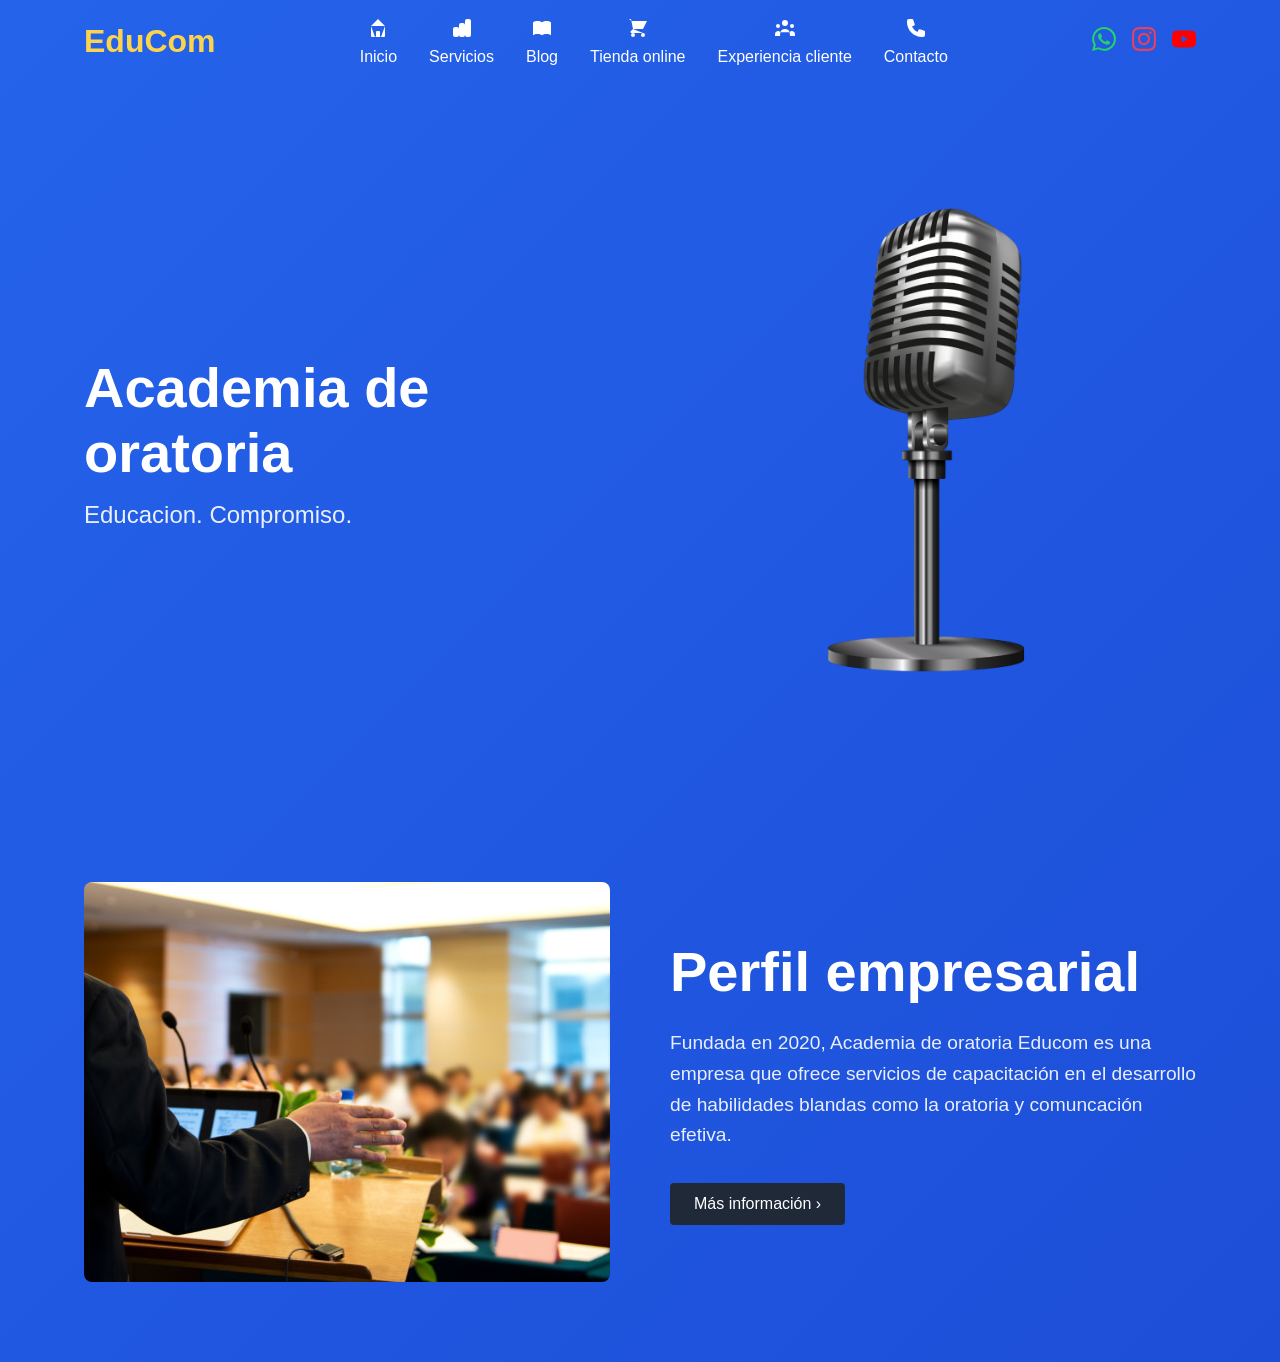
==== index.html @ ab98504a "Archivos Añadidos" ====
<!DOCTYPE html>
<html lang="es">
<head>
    <meta charset="UTF-8">
    <meta name="viewport" content="width=device-width, initial-scale=1.0">
    <title>Academia de Oratoria - EduCom</title>
    <link rel="stylesheet" href="/css/style.css">
    <style>
        * {
            margin: 0;
            padding: 0;
            box-sizing: border-box;
        }

        body {
            font-family: Arial, sans-serif;
            background: linear-gradient(135deg, #2563eb, #1d4ed8);
            color: white;
            min-height: 100vh;
        }

        .container {
            width: 90%;
            max-width: 1200px;
            margin: 0 auto;
        }

        /* Header y Navegación */
        .header {
            padding: 1rem 0;
        }

        .nav {
            display: flex;
            justify-content: space-between;
            align-items: center;
        }

        .logo {
            color: #fcd34d;
            font-size: 2rem;
            font-weight: bold;
            text-decoration: none;
        }

        .nav-links {
            display: flex;
            gap: 2rem;
            list-style: none;
        }

        .nav-item {
            text-align: center;
        }

        .nav-link {
            color: white;
            text-decoration: none;
            display: flex;
            flex-direction: column;
            align-items: center;
            gap: 0.5rem;
        }

        .nav-link:hover {
            color: #fcd34d;
        }

        .nav-icon {
            width: 24px;
            height: 24px;
        }

        .social-links {
            display: flex;
            gap: 1rem;
        }

        .social-link {
            color: white;
            text-decoration: none;
        }

        .social-link.whatsapp { color: #25D366; }
        .social-link.instagram { color: #E4405F; }
        .social-link.youtube { color: #FF0000; }

        /* Hero Section */
        .hero {
            padding: 4rem 0;
            min-height: 80vh;
            display: flex;
            align-items: center;
        }

        .hero-content {
            display: grid;
            grid-template-columns: 1fr 1fr;
            gap: 2rem;
            align-items: center;
        }

        .hero-text h1 {
            font-size: 3.5rem;
            margin-bottom: 1rem;
        }

        .hero-text p {
            font-size: 1.5rem;
            opacity: 0.9;
        }

        .hero-image {
            text-align: right;
        }

        .hero-image img {
            max-width: 100%;
            height: auto;
        }

        /* Responsive */
        @media (max-width: 768px) {
            .nav-links {
                display: none;
            }

            .hero-content {
                grid-template-columns: 1fr;
                text-align: center;
            }

            .hero-image {
                text-align: center;
            }
        }
    </style>
</head>
<body>
    <header class="header">
        <nav class="nav container">
            <a href="/" class="logo">EduCom</a>
            
            <ul class="nav-links">
                <li class="nav-item">
                    <a href="#" class="nav-link">
                        <svg class="nav-icon" viewBox="0 0 24 24" fill="currentColor">
                            <path d="M3 12l2-2m0 0l7-7 7 7M5 10v10a1 1 0 001 1h3m10-11l2 2m-2-2v10a1 1 0 01-1 1h-3m-6 0a1 1 0 001-1v-4a1 1 0 011-1h2a1 1 0 011 1v4a1 1 0 001 1m-6 0h6"/>
                        </svg>
                        Inicio
                    </a>
                </li>
                <li class="nav-item">
                    <a href="/servicios.html" class="nav-link">
                        <svg class="nav-icon" viewBox="0 0 24 24" fill="currentColor">
                            <path d="M9 19v-6a2 2 0 00-2-2H5a2 2 0 00-2 2v6a2 2 0 002 2h2a2 2 0 002-2zm0 0V9a2 2 0 012-2h2a2 2 0 012 2v10m-6 0a2 2 0 002 2h2a2 2 0 002-2m0 0V5a2 2 0 012-2h2a2 2 0 012 2v14a2 2 0 01-2 2h-2a2 2 0 01-2-2z"/>
                        </svg>
                        Servicios
                    </a>
                </li>
                <li class="nav-item">
                    <a href="/blog.html" class="nav-link">
                        <svg class="nav-icon" viewBox="0 0 24 24" fill="currentColor">
                            <path d="M12 6.253v13m0-13C10.832 5.477 9.246 5 7.5 5S4.168 5.477 3 6.253v13C4.168 18.477 5.754 18 7.5 18s3.332.477 4.5 1.253m0-13C13.168 5.477 14.754 5 16.5 5c1.747 0 3.332.477 4.5 1.253v13C19.832 18.477 18.247 18 16.5 18c-1.746 0-3.332.477-4.5 1.253"/>
                        </svg>
                        Blog
                    </a>
                </li>
                <li class="nav-item">
                    <a href="/index.html" class="nav-link">
                        <svg class="nav-icon" viewBox="0 0 24 24" fill="currentColor">
                            <path d="M3 3h2l.4 2M7 13h10l4-8H5.4M7 13L5.4 5M7 13l-2.293 2.293c-.63.63-.184 1.707.707 1.707H17m0 0a2 2 0 100 4 2 2 0 000-4zm-8 2a2 2 0 11-4 0 2 2 0 014 0z"/>
                        </svg>
                        Tienda online
                    </a>
                </li>
                <li class="nav-item">
                    <a href="/testimonios.html" class="nav-link">
                        <svg class="nav-icon" viewBox="0 0 24 24" fill="currentColor">
                            <path d="M17 20h5v-2a3 3 0 00-5.356-1.857M17 20H7m10 0v-2c0-.656-.126-1.283-.356-1.857M7 20H2v-2a3 3 0 015.356-1.857M7 20v-2c0-.656.126-1.283.356-1.857m0 0a5.002 5.002 0 019.288 0M15 7a3 3 0 11-6 0 3 3 0 016 0zm6 3a2 2 0 11-4 0 2 2 0 014 0zM7 10a2 2 0 11-4 0 2 2 0 014 0z"/>
                        </svg>
                        Experiencia cliente
                    </a>
                </li>
                <li class="nav-item">
                    <a href="/contact.html" class="nav-link">
                        <svg class="nav-icon" viewBox="0 0 24 24" fill="currentColor">
                            <path d="M3 5a2 2 0 012-2h3.28a1 1 0 01.948.684l1.498 4.493a1 1 0 01-.502 1.21l-2.257 1.13a11.042 11.042 0 005.516 5.516l1.13-2.257a1 1 0 011.21-.502l4.493 1.498a1 1 0 01.684.949V19a2 2 0 01-2 2h-1C9.716 21 3 14.284 3 6V5z"/>
                        </svg>
                        Contacto
                    </a>
                </li>
            </ul>

            <div class="social-links">
                <a href="#" class="social-link whatsapp">
                    <svg width="24" height="24" viewBox="0 0 24 24" fill="currentColor">
                        <path d="M17.472 14.382c-.297-.149-1.758-.867-2.03-.967-.273-.099-.471-.148-.67.15-.197.297-.767.966-.94 1.164-.173.199-.347.223-.644.075-.297-.15-1.255-.463-2.39-1.475-.883-.788-1.48-1.761-1.653-2.059-.173-.297-.018-.458.13-.606.134-.133.298-.347.446-.52.149-.174.198-.298.298-.497.099-.198.05-.371-.025-.52-.075-.149-.669-1.612-.916-2.207-.242-.579-.487-.5-.669-.51-.173-.008-.371-.01-.57-.01-.198 0-.52.074-.792.372-.272.297-1.04 1.016-1.04 2.479 0 1.462 1.065 2.875 1.213 3.074.149.198 2.096 3.2 5.077 4.487.709.306 1.262.489 1.694.625.712.227 1.36.195 1.871.118.571-.085 1.758-.719 2.006-1.413.248-.694.248-1.289.173-1.413-.074-.124-.272-.198-.57-.347m-5.421 7.403h-.004a9.87 9.87 0 01-5.031-1.378l-.361-.214-3.741.982.998-3.648-.235-.374a9.86 9.86 0 01-1.51-5.26c.001-5.45 4.436-9.884 9.888-9.884 2.64 0 5.122 1.03 6.988 2.898a9.825 9.825 0 012.893 6.994c-.003 5.45-4.437 9.884-9.885 9.884m8.413-18.297A11.815 11.815 0 0012.05 0C5.495 0 .16 5.335.157 11.892c0 2.096.547 4.142 1.588 5.945L.057 24l6.305-1.654a11.882 11.882 0 005.683 1.448h.005c6.554 0 11.89-5.335 11.893-11.893a11.821 11.821 0 00-3.48-8.413Z"/>
                    </svg>
                </a>
                <a href="#" class="social-link instagram">
                    <svg width="24" height="24" viewBox="0 0 24 24" fill="currentColor">
                        <path d="M12 2.163c3.204 0 3.584.012 4.85.07 3.252.148 4.771 1.691 4.919 4.919.058 1.265.069 1.645.069 4.849 0 3.205-.012 3.584-.069 4.849-.149 3.225-1.664 4.771-4.919 4.919-1.266.058-1.644.07-4.85.07-3.204 0-3.584-.012-4.849-.07-3.26-.149-4.771-1.699-4.919-4.92-.058-1.265-.07-1.644-.07-4.849 0-3.204.013-3.583.07-4.849.149-3.227 1.664-4.771 4.919-4.919 1.266-.057 1.645-.069 4.849-.069zm0-2.163c-3.259 0-3.667.014-4.947.072-4.358.2-6.78 2.618-6.98 6.98-.059 1.281-.073 1.689-.073 4.948 0 3.259.014 3.668.072 4.948.2 4.358 2.618 6.78 6.98 6.98 1.281.058 1.689.072 4.948.072 3.259 0 3.668-.014 4.948-.072 4.354-.2 6.782-2.618 6.979-6.98.059-1.28.073-1.689.073-4.948 0-3.259-.014-3.667-.072-4.947-.196-4.354-2.617-6.78-6.979-6.98-1.281-.059-1.69-.073-4.949-.073zm0 5.838c-3.403 0-6.162 2.759-6.162 6.162s2.759 6.163 6.162 6.163 6.162-2.759 6.162-6.163c0-3.403-2.759-6.162-6.162-6.162zm0 10.162c-2.209 0-4-1.79-4-4 0-2.209 1.791-4 4-4s4 1.791 4 4c0 2.21-1.791 4-4 4zm6.406-11.845c-.796 0-1.441.645-1.441 1.44s.645 1.44 1.441 1.44c.795 0 1.439-.645 1.439-1.44s-.644-1.44-1.439-1.44z"/>
                    </svg>
                </a>
                <a href="#" class="social-link youtube">
                    <svg width="24" height="24" viewBox="0 0 24 24" fill="currentColor">
                        <path d="M23.498 6.186a3.016 3.016 0 0 0-2.122-2.136C19.505 3.545 12 3.545 12 3.545s-7.505 0-9.377.505A3.017 3.017 0 0 0 .502 6.186C0 8.07 0 12 0 12s0 3.93.502 5.814a3.016 3.016 0 0 0 2.122 2.136c1.871.505 9.376.505 9.376.505s7.505 0 9.377-.505a3.015 3.015 0 0 0 2.122-2.136C24 15.93 24 12 24 12s0-3.93-.502-5.814zM9.545 15.568V8.432L15.818 12l-6.273 3.568z"/>
                    </svg>
                </a>
            </div>
        </nav>
    </header>

    <main>
        <section class="hero">
            <div class="container">
                <div class="hero-content">
                    <div class="hero-text">
                        <h1>Academia de oratoria</h1>
                        <p>Educacion. Compromiso.</p>
                    </div>
                    <div class="hero-image">
                        <img src="/img/freepik__upload__19122-Photoroom.png" alt="Micrófono profesional">
                    </div>
                </div>
            </div>
        </section>
    </main>

    <section class="perfil-section">
        <div class="container">
            <div class="perfil-grid">
                <div class="perfil-imagen">
                    <img src="/img/001.jpg" alt="Orador en conferencia">
                </div>
                <div class="perfil-contenido">
                    <h2>Perfil empresarial</h2>
                    <p>Fundada en 2020, Academia de oratoria Educom es una empresa que ofrece servicios de capacitación en el desarrollo de habilidades blandas como la oratoria y comuncación efetiva.</p>
                    <a href="#" class="btn-mas-info">Más información ›</a>
                </div>
            </div>
        </div>
    </section>

    <script>
        // Menú responsive (puedes expandir esta funcionalidad según necesites)
        document.addEventListener('DOMContentLoaded', function() {
            // Aquí puedes agregar la lógica para un menú móvil
            // Por ejemplo, un botón que muestre/oculte el menú en dispositivos móviles
        });
    </script>
</body>
</html>
---- css/style.css ----
* {
    margin: 0;
    padding: 0;
    box-sizing: border-box;
}

body {
    font-family: Arial, sans-serif;
    background: linear-gradient(135deg, #0369a1, #0c4a6e);
    min-height: 100vh;
    color: white;
}

.container {
    max-width: 1200px;
    margin: 0 auto;
    padding: 0 20px;
}

.perfil-section {
    padding: 80px 0;
}

.perfil-grid {
    display: grid;
    grid-template-columns: 1fr 1fr;
    gap: 60px;
    align-items: center;
}

.perfil-imagen {
    width: 100%;
    height: 400px;
    overflow: hidden;
    border-radius: 8px;
}

.perfil-imagen img {
    width: 100%;
    height: 100%;
    object-fit: cover;
}

.perfil-contenido h2 {
    font-size: 3.5rem;
    font-weight: bold;
    margin-bottom: 1.5rem;
    color: white;
}

.perfil-contenido p {
    font-size: 1.2rem;
    line-height: 1.6;
    margin-bottom: 2rem;
    color: rgba(255, 255, 255, 0.9);
}

.btn-mas-info {
    display: inline-block;
    padding: 12px 24px;
    background-color: #1f2937;
    color: white;
    text-decoration: none;
    border-radius: 4px;
    font-size: 1rem;
    transition: background-color 0.3s ease;
}

.btn-mas-info:hover {
    background-color: #111827;
}

@media (max-width: 768px) {
    .perfil-grid {
        grid-template-columns: 1fr;
        gap: 30px;
    }

    .perfil-imagen {
        height: 300px;
    }

    .perfil-contenido h2 {
        font-size: 2.5rem;
    }

    .perfil-contenido {
        text-align: center;
    }
}
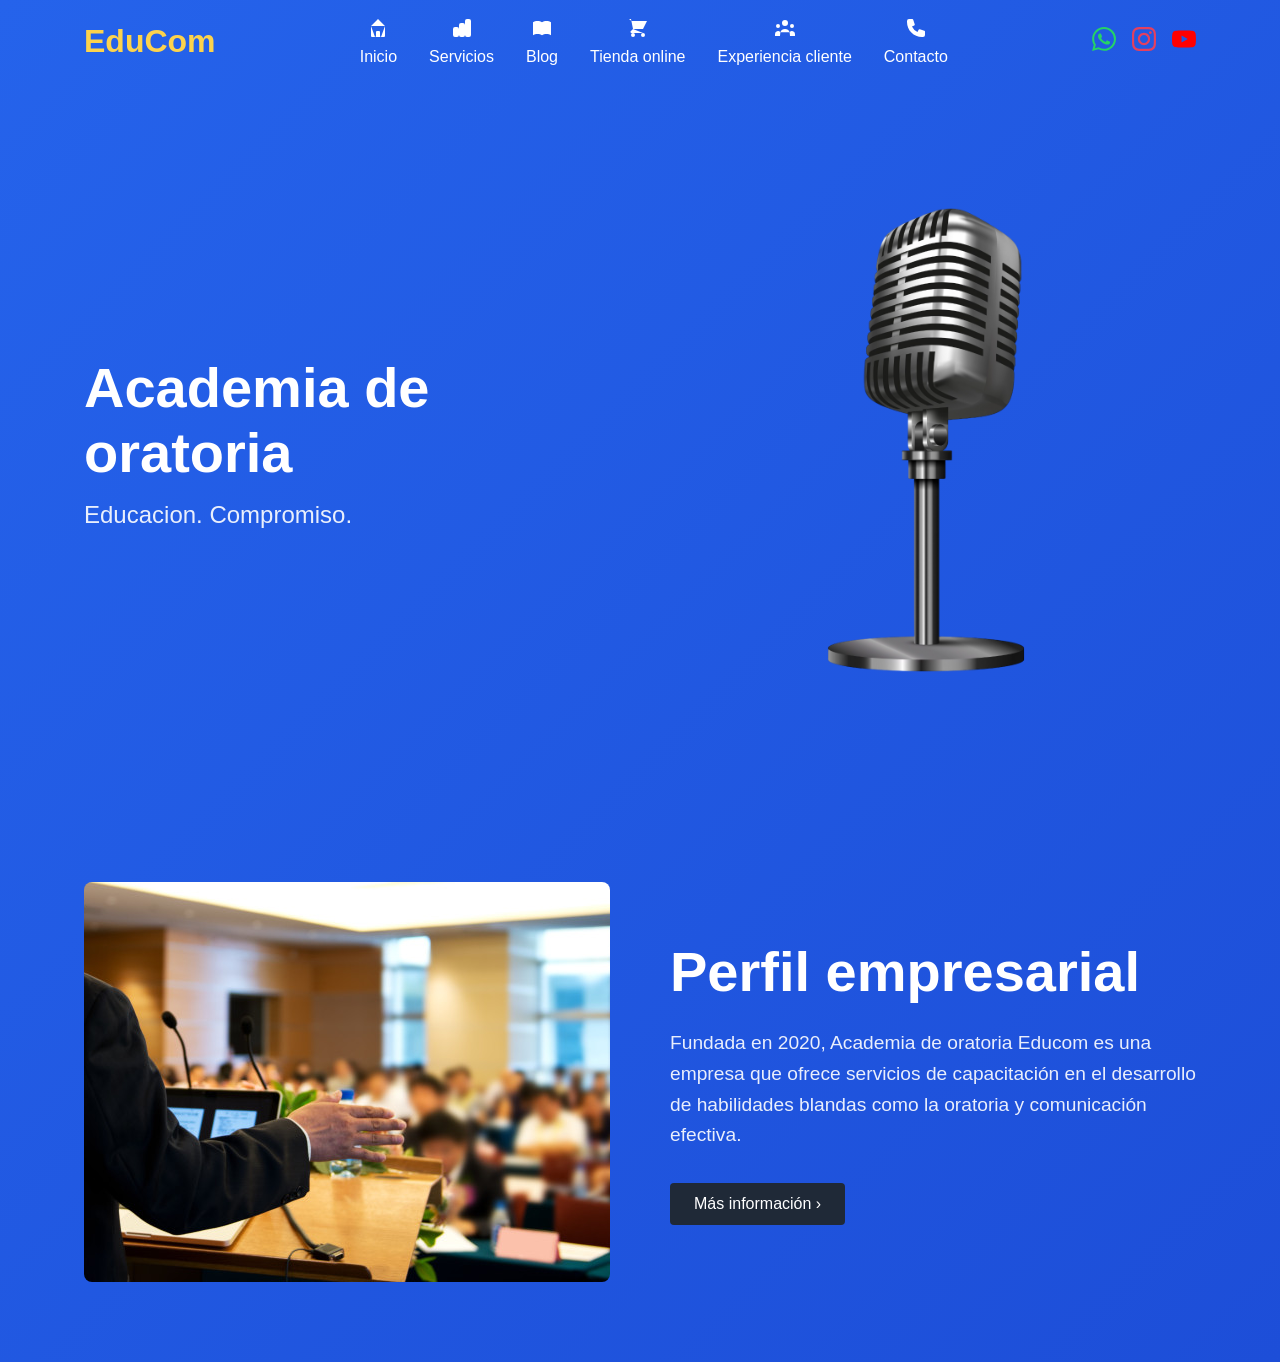
==== commit f7c9c9ad: "Cambios Responsivos" ====
--- a/index.html
+++ b/index.html
@@ -11,48 +11,40 @@
             padding: 0;
             box-sizing: border-box;
         }
-
         body {
             font-family: Arial, sans-serif;
             background: linear-gradient(135deg, #2563eb, #1d4ed8);
             color: white;
             min-height: 100vh;
         }
-
         .container {
             width: 90%;
             max-width: 1200px;
             margin: 0 auto;
         }
-
         /* Header y Navegación */
         .header {
             padding: 1rem 0;
         }
-
         .nav {
             display: flex;
             justify-content: space-between;
             align-items: center;
         }
-
         .logo {
             color: #fcd34d;
             font-size: 2rem;
             font-weight: bold;
             text-decoration: none;
         }
-
         .nav-links {
             display: flex;
             gap: 2rem;
             list-style: none;
         }
-
         .nav-item {
             text-align: center;
         }
-
         .nav-link {
             color: white;
             text-decoration: none;
@@ -61,30 +53,24 @@
             align-items: center;
             gap: 0.5rem;
         }
-
         .nav-link:hover {
             color: #fcd34d;
         }
-
         .nav-icon {
             width: 24px;
             height: 24px;
         }
-
         .social-links {
             display: flex;
             gap: 1rem;
         }
-
         .social-link {
             color: white;
             text-decoration: none;
         }
-
         .social-link.whatsapp { color: #25D366; }
         .social-link.instagram { color: #E4405F; }
         .social-link.youtube { color: #FF0000; }
-
         /* Hero Section */
         .hero {
             padding: 4rem 0;
@@ -92,46 +78,60 @@
             display: flex;
             align-items: center;
         }
-
         .hero-content {
             display: grid;
             grid-template-columns: 1fr 1fr;
             gap: 2rem;
             align-items: center;
         }
-
         .hero-text h1 {
             font-size: 3.5rem;
             margin-bottom: 1rem;
         }
-
         .hero-text p {
             font-size: 1.5rem;
             opacity: 0.9;
         }
-
         .hero-image {
             text-align: right;
         }
-
         .hero-image img {
             max-width: 100%;
             height: auto;
         }
-
+        /* Botón del menú */
+        .menu-button {
+            display: none;
+            background: transparent;
+            border: none;
+            color: white;
+            font-size: 2rem;
+            cursor: pointer;
+        }
         /* Responsive */
         @media (max-width: 768px) {
             .nav-links {
                 display: none;
-            }
-
+                flex-direction: column;
+                position: absolute;
+                top: 60px;
+                left: 0;
+                background-color: #1d4ed8;
+                width: 100%;
+                z-index: 10;
+            }
+            .nav-links.active {
+                display: flex;
+            }
             .hero-content {
                 grid-template-columns: 1fr;
                 text-align: center;
             }
-
             .hero-image {
                 text-align: center;
+            }
+            .menu-button {
+                display: block;
             }
         }
     </style>
@@ -140,7 +140,7 @@
     <header class="header">
         <nav class="nav container">
             <a href="/" class="logo">EduCom</a>
-            
+            <button class="menu-button" aria-label="Abrir menú">&#9776;</button>
             <ul class="nav-links">
                 <li class="nav-item">
                     <a href="#" class="nav-link">
@@ -191,7 +191,6 @@
                     </a>
                 </li>
             </ul>
-
             <div class="social-links">
                 <a href="#" class="social-link whatsapp">
                     <svg width="24" height="24" viewBox="0 0 24 24" fill="currentColor">
@@ -209,9 +208,9 @@
                     </svg>
                 </a>
             </div>
+
         </nav>
     </header>
-
     <main>
         <section class="hero">
             <div class="container">
@@ -226,28 +225,30 @@
                 </div>
             </div>
         </section>
-    </main>
-
-    <section class="perfil-section">
-        <div class="container">
-            <div class="perfil-grid">
-                <div class="perfil-imagen">
-                    <img src="/img/001.jpg" alt="Orador en conferencia">
-                </div>
-                <div class="perfil-contenido">
-                    <h2>Perfil empresarial</h2>
-                    <p>Fundada en 2020, Academia de oratoria Educom es una empresa que ofrece servicios de capacitación en el desarrollo de habilidades blandas como la oratoria y comuncación efetiva.</p>
-                    <a href="#" class="btn-mas-info">Más información ›</a>
+        <section class="perfil-section">
+            <div class="container">
+                <div class="perfil-grid">
+                    <div class="perfil-imagen">
+                        <img src="/img/001.jpg" alt="Orador en conferencia">
+                    </div>
+                    <div class="perfil-contenido">
+                        <h2>Perfil empresarial</h2>
+                        <p>Fundada en 2020, Academia de oratoria Educom es una empresa que ofrece servicios de capacitación en el desarrollo de habilidades blandas como la oratoria y comunicación efectiva.</p>
+                        <a href="#" class="btn-mas-info">Más información ›</a>
+                    </div>
                 </div>
             </div>
-        </div>
-    </section>
+        </section>
+    </main>
+    <script>
+        // Menú responsive
+        document.addEventListener('DOMContentLoaded', function() {
+            const menuButton = document.querySelector('.menu-button');
+            const navLinks = document.querySelector('.nav-links');
 
-    <script>
-        // Menú responsive (puedes expandir esta funcionalidad según necesites)
-        document.addEventListener('DOMContentLoaded', function() {
-            // Aquí puedes agregar la lógica para un menú móvil
-            // Por ejemplo, un botón que muestre/oculte el menú en dispositivos móviles
+            menuButton.addEventListener('click', function() {
+                navLinks.classList.toggle('active');
+            });
         });
     </script>
 </body>
